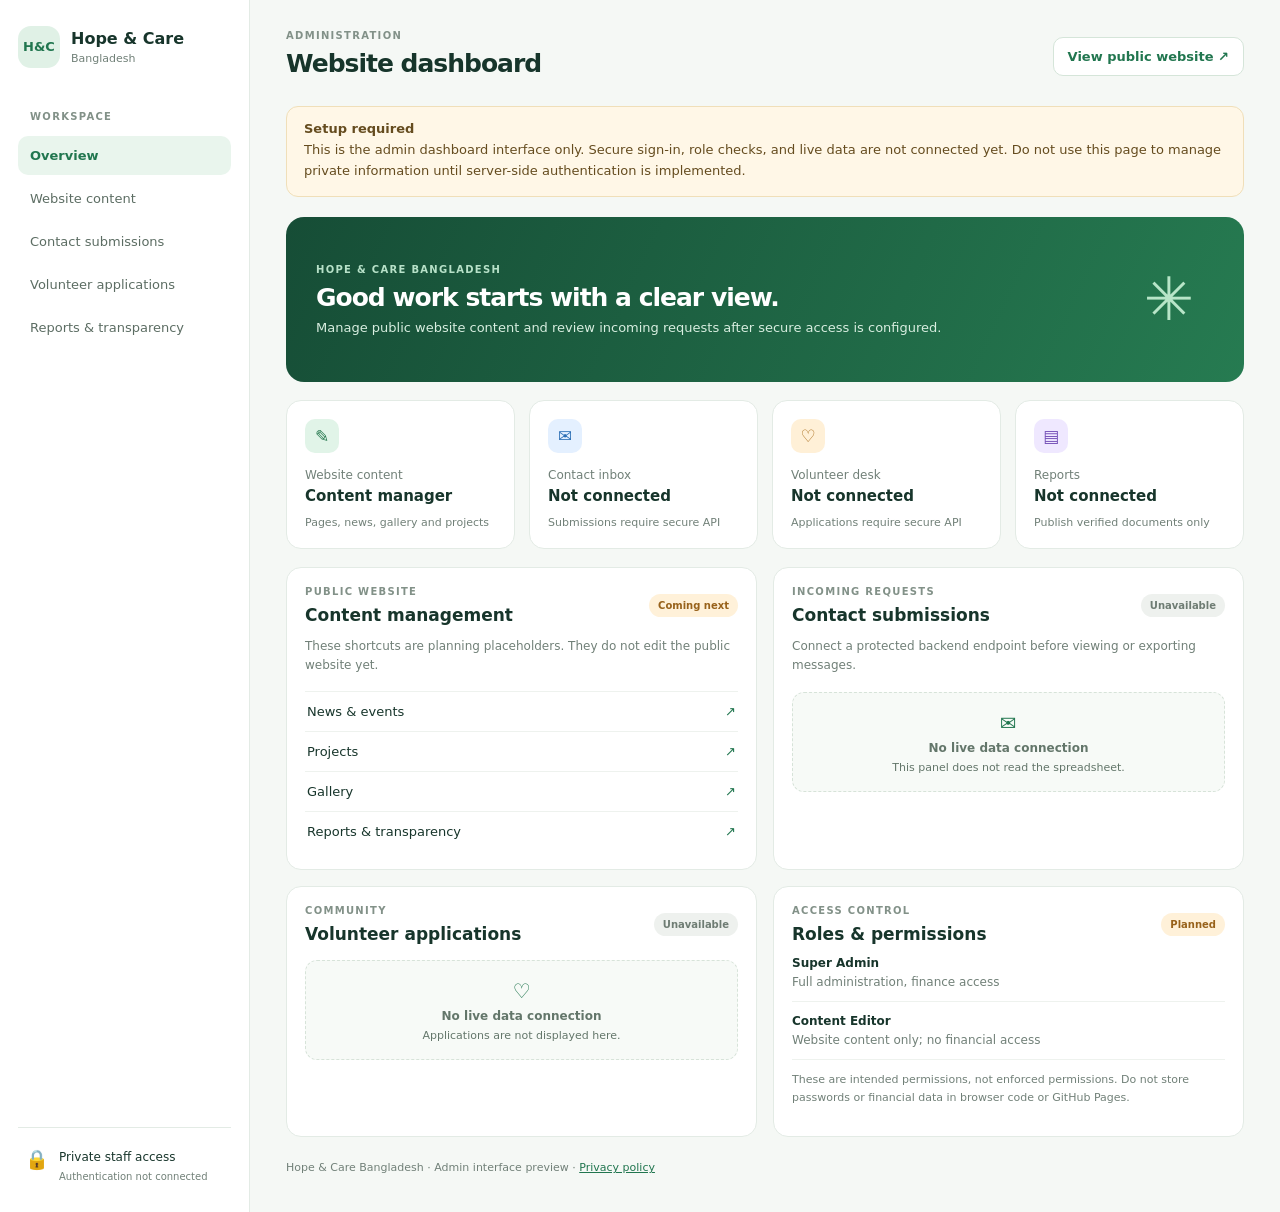
==== admin/index.html @ 3bdc8632 "Add files via upload" ====
<!doctype html>
<html lang="en">
<head>
  <meta charset="utf-8"><meta name="viewport" content="width=device-width, initial-scale=1">
  <title>Admin Panel | Hope &amp; Care Bangladesh</title>
  <link rel="stylesheet" href="../assets/css/admin.css">
</head>
<body>
  <aside class="sidebar">
    <a class="brand" href="../index.html"><span class="brand-mark">H&amp;C</span><span>Hope &amp; Care<small>Bangladesh</small></span></a>
    <p class="nav-label">WORKSPACE</p>
    <a class="nav active" href="#overview">Overview</a>
    <a class="nav" href="#content">Website content</a>
    <a class="nav" href="#submissions">Contact submissions</a>
    <a class="nav" href="#volunteers">Volunteer applications</a>
    <a class="nav" href="#reports">Reports &amp; transparency</a>
    <div class="sidebar-bottom"><span class="lock">🔒</span><p>Private staff access<br><small>Authentication not connected</small></p></div>
  </aside>
  <main class="main">
    <header class="topbar"><div><p class="eyebrow">ADMINISTRATION</p><h1>Website dashboard</h1></div><a class="view-site" href="../index.html">View public website ↗</a></header>
    <section class="notice"><strong>Setup required</strong><p>This is the admin dashboard interface only. Secure sign-in, role checks, and live data are not connected yet. Do not use this page to manage private information until server-side authentication is implemented.</p></section>
    <section id="overview" class="welcome"><div><p class="eyebrow">HOPE &amp; CARE BANGLADESH</p><h2>Good work starts with a clear view.</h2><p>Manage public website content and review incoming requests after secure access is configured.</p></div><div class="welcome-icon">✳</div></section>
    <section class="stats" aria-label="Dashboard sections">
      <article class="stat"><span class="stat-icon green">✎</span><p>Website content</p><h3>Content manager</h3><small>Pages, news, gallery and projects</small></article>
      <article class="stat"><span class="stat-icon blue">✉</span><p>Contact inbox</p><h3>Not connected</h3><small>Submissions require secure API</small></article>
      <article class="stat"><span class="stat-icon amber">♡</span><p>Volunteer desk</p><h3>Not connected</h3><small>Applications require secure API</small></article>
      <article class="stat"><span class="stat-icon violet">▤</span><p>Reports</p><h3>Not connected</h3><small>Publish verified documents only</small></article>
    </section>
    <section class="grid">
      <article class="panel" id="content"><div class="panel-head"><div><p class="eyebrow">PUBLIC WEBSITE</p><h2>Content management</h2></div><span class="pill">Coming next</span></div><p>These shortcuts are planning placeholders. They do not edit the public website yet.</p><div class="link-list"><a href="../news.html">News &amp; events <span>↗</span></a><a href="../projects.html">Projects <span>↗</span></a><a href="../gallery.html">Gallery <span>↗</span></a><a href="../reports.html">Reports &amp; transparency <span>↗</span></a></div></article>
      <article class="panel" id="submissions"><div class="panel-head"><div><p class="eyebrow">INCOMING REQUESTS</p><h2>Contact submissions</h2></div><span class="pill muted">Unavailable</span></div><p>Connect a protected backend endpoint before viewing or exporting messages.</p><div class="empty"><span>✉</span><strong>No live data connection</strong><small>This panel does not read the spreadsheet.</small></div></article>
      <article class="panel" id="volunteers"><div class="panel-head"><div><p class="eyebrow">COMMUNITY</p><h2>Volunteer applications</h2></div><span class="pill muted">Unavailable</span></div><div class="empty"><span>♡</span><strong>No live data connection</strong><small>Applications are not displayed here.</small></div></article>
      <article class="panel" id="reports"><div class="panel-head"><div><p class="eyebrow">ACCESS CONTROL</p><h2>Roles &amp; permissions</h2></div><span class="pill">Planned</span></div><div class="role"><strong>Super Admin</strong><span>Full administration, finance access</span></div><div class="role"><strong>Content Editor</strong><span>Website content only; no financial access</span></div><p class="fine">These are intended permissions, not enforced permissions. Do not store passwords or financial data in browser code or GitHub Pages.</p></article>
    </section>
    <footer>Hope &amp; Care Bangladesh · Admin interface preview · <a href="../privacy.html">Privacy policy</a></footer>
  </main>
</body></html>
---- assets/css/admin.css ----
*{box-sizing:border-box} :root{--ink:#17352b;--muted:#718078;--green:#21764f;--line:#e3ebe5;--paper:#f5f8f5}body{margin:0;background:var(--paper);color:var(--ink);font-family:Inter,ui-sans-serif,system-ui,-apple-system,"Segoe UI",sans-serif;display:flex;min-height:100vh}.sidebar{width:250px;background:#fff;border-right:1px solid var(--line);padding:26px 18px;display:flex;flex-direction:column;flex-shrink:0}.brand{display:flex;gap:11px;align-items:center;text-decoration:none;color:var(--ink);font-weight:800;line-height:1.2}.brand small{display:block;font-size:11px;color:var(--muted);font-weight:500;margin-top:4px}.brand-mark{display:grid;place-items:center;width:42px;height:42px;border-radius:13px;background:#e0f1e6;color:var(--green);font-size:13px}.nav-label,.eyebrow{font-size:10px;font-weight:800;letter-spacing:.13em;color:#829188}.nav-label{margin:43px 12px 12px}.nav{display:block;text-decoration:none;color:#5c6d63;padding:12px;border-radius:10px;margin:2px 0;font-size:13px}.nav.active,.nav:hover{background:#e9f5ed;color:var(--green);font-weight:700}.sidebar-bottom{margin-top:auto;border-top:1px solid var(--line);padding:20px 7px 0;display:flex;gap:10px;align-items:flex-start;font-size:12px}.sidebar-bottom p{margin:0;line-height:1.6}.sidebar-bottom small{color:var(--muted)}.lock{font-size:19px}.main{max-width:1450px;width:100%;padding:30px 36px;margin:0 auto}.topbar{display:flex;justify-content:space-between;align-items:center;margin-bottom:23px}.topbar h1{font-size:25px;letter-spacing:-.04em;margin:5px 0}.eyebrow{margin:0 0 8px}.view-site{color:var(--green);text-decoration:none;font-size:13px;font-weight:700;border:1px solid #d5e5d9;padding:11px 14px;border-radius:10px;background:white}.notice{background:#fff7e7;border:1px solid #f0dfb9;border-radius:12px;padding:14px 17px;margin-bottom:20px;color:#654c1f;font-size:13px}.notice strong{display:block;margin-bottom:4px}.notice p{margin:0;line-height:1.6}.welcome{background:linear-gradient(115deg,#164d36,#267b51);color:white;border-radius:18px;padding:27px 30px;display:flex;justify-content:space-between;align-items:center;min-height:165px}.welcome .eyebrow{color:#b7e1c8}.welcome h2{font-size:25px;margin:0 0 8px;letter-spacing:-.04em}.welcome p:last-child{margin:0;color:#d8eee0;font-size:13px}.welcome-icon{font-size:60px;color:#b8e5c8;padding:0 20px}.stats{display:grid;grid-template-columns:repeat(4,minmax(0,1fr));gap:14px;margin:18px 0}.stat,.panel{background:white;border:1px solid var(--line);border-radius:15px;padding:18px}.stat-icon{width:34px;height:34px;display:grid;place-items:center;border-radius:10px;font-size:17px}.green{background:#e1f4e8;color:#26784e}.blue{background:#e4f0ff;color:#2c6fb5}.amber{background:#fff0d7;color:#a76a16}.violet{background:#efe8ff;color:#7652b8}.stat p{font-size:12px;color:var(--muted);margin:15px 0 5px}.stat h3{font-size:15px;margin:0 0 6px}.stat small{font-size:11px;color:var(--muted)}.grid{display:grid;grid-template-columns:repeat(2,minmax(0,1fr));gap:16px}.panel-head{display:flex;justify-content:space-between;align-items:center;gap:12px}.panel h2{font-size:17px;margin:0}.panel>p{font-size:12px;line-height:1.65;color:var(--muted)}.pill{font-size:10px;font-weight:800;color:#98621b;background:#fff1d9;border-radius:20px;padding:6px 9px;white-space:nowrap}.pill.muted{background:#eef1ee;color:#6e7c73}.link-list{margin-top:15px}.link-list a{display:flex;justify-content:space-between;padding:12px 2px;border-top:1px solid #eef2ee;text-decoration:none;color:var(--ink);font-size:13px}.link-list a span{color:var(--green)}.empty{margin-top:16px;background:#f7faf7;border:1px dashed #d7e3d9;border-radius:12px;min-height:100px;display:flex;flex-direction:column;align-items:center;justify-content:center;gap:6px;color:#63766a}.empty>span{font-size:20px;color:var(--green)}.empty strong{font-size:12px}.empty small{font-size:11px}.role{padding:12px 0;border-bottom:1px solid #eef2ee;display:flex;flex-direction:column;gap:5px;font-size:12px}.role span{color:var(--muted)}.fine{font-size:11px!important}footer{font-size:11px;color:var(--muted);padding:24px 0 8px}footer a{color:var(--green)}@media(max-width:1000px){.sidebar{width:205px}.main{padding:25px 20px}.stats{grid-template-columns:repeat(2,minmax(0,1fr))}}@media(max-width:700px){body{display:block}.sidebar{width:auto;padding:15px;display:block;border-right:0;border-bottom:1px solid var(--line)}.nav-label,.sidebar-bottom{display:none}.sidebar .nav{display:inline-block;padding:9px}.main{padding:20px 14px}.topbar{align-items:flex-start;gap:12px}.topbar h1{font-size:21px}.view-site{font-size:11px}.welcome{padding:22px}.welcome h2{font-size:21px}.welcome-icon{font-size:40px;padding:0}.grid{grid-template-columns:1fr}.stats{gap:9px}.stat{padding:13px}.stat small{line-height:1.5;display:block}}
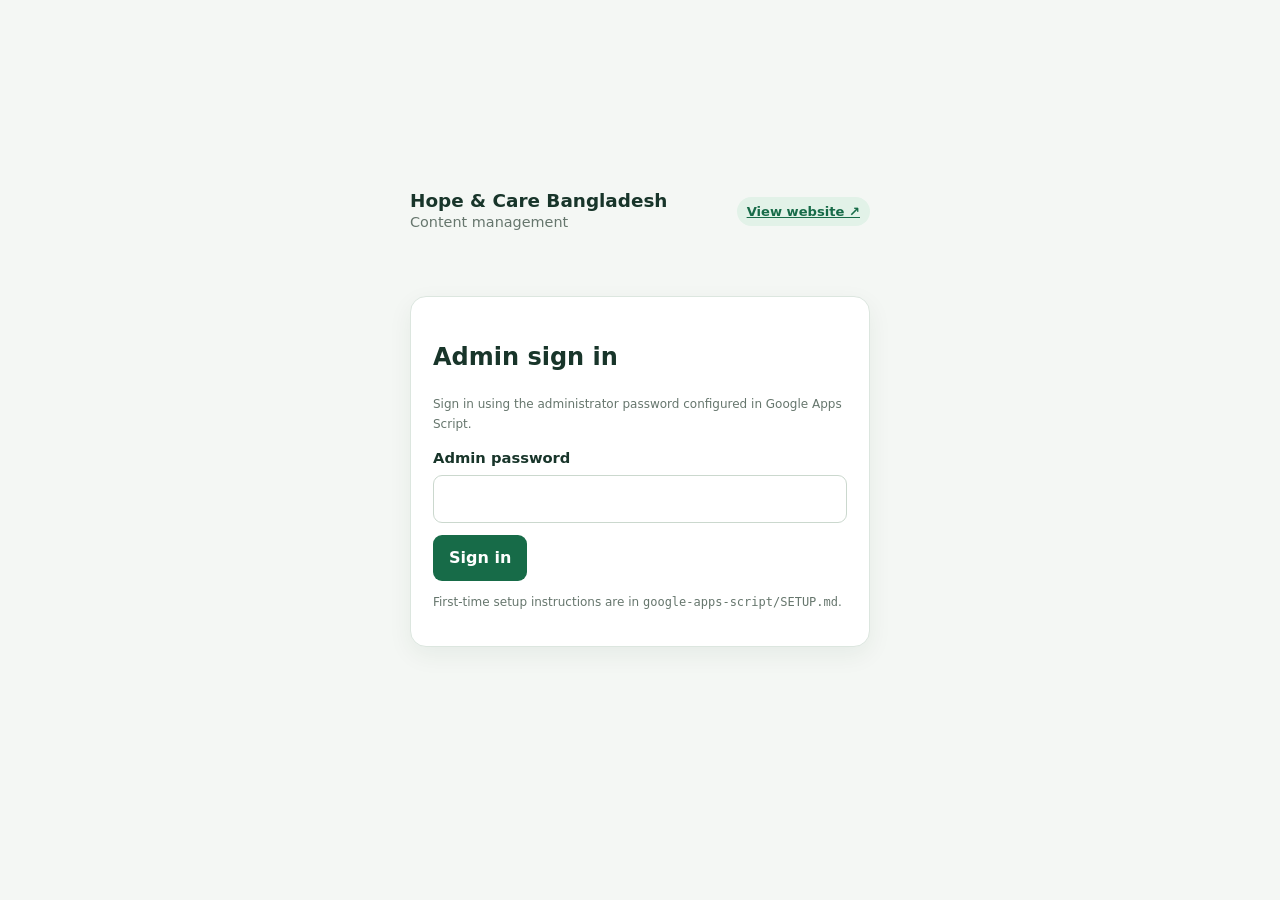
==== commit e1e2c9b9: "Add files via upload" ====
--- a/admin/index.html
+++ b/admin/index.html
@@ -1,37 +1,16 @@
 <!doctype html>
 <html lang="en">
 <head>
-  <meta charset="utf-8"><meta name="viewport" content="width=device-width, initial-scale=1">
-  <title>Admin Panel | Hope &amp; Care Bangladesh</title>
-  <link rel="stylesheet" href="../assets/css/admin.css">
-</head>
-<body>
-  <aside class="sidebar">
-    <a class="brand" href="../index.html"><span class="brand-mark">H&amp;C</span><span>Hope &amp; Care<small>Bangladesh</small></span></a>
-    <p class="nav-label">WORKSPACE</p>
-    <a class="nav active" href="#overview">Overview</a>
-    <a class="nav" href="#content">Website content</a>
-    <a class="nav" href="#submissions">Contact submissions</a>
-    <a class="nav" href="#volunteers">Volunteer applications</a>
-    <a class="nav" href="#reports">Reports &amp; transparency</a>
-    <div class="sidebar-bottom"><span class="lock">🔒</span><p>Private staff access<br><small>Authentication not connected</small></p></div>
-  </aside>
-  <main class="main">
-    <header class="topbar"><div><p class="eyebrow">ADMINISTRATION</p><h1>Website dashboard</h1></div><a class="view-site" href="../index.html">View public website ↗</a></header>
-    <section class="notice"><strong>Setup required</strong><p>This is the admin dashboard interface only. Secure sign-in, role checks, and live data are not connected yet. Do not use this page to manage private information until server-side authentication is implemented.</p></section>
-    <section id="overview" class="welcome"><div><p class="eyebrow">HOPE &amp; CARE BANGLADESH</p><h2>Good work starts with a clear view.</h2><p>Manage public website content and review incoming requests after secure access is configured.</p></div><div class="welcome-icon">✳</div></section>
-    <section class="stats" aria-label="Dashboard sections">
-      <article class="stat"><span class="stat-icon green">✎</span><p>Website content</p><h3>Content manager</h3><small>Pages, news, gallery and projects</small></article>
-      <article class="stat"><span class="stat-icon blue">✉</span><p>Contact inbox</p><h3>Not connected</h3><small>Submissions require secure API</small></article>
-      <article class="stat"><span class="stat-icon amber">♡</span><p>Volunteer desk</p><h3>Not connected</h3><small>Applications require secure API</small></article>
-      <article class="stat"><span class="stat-icon violet">▤</span><p>Reports</p><h3>Not connected</h3><small>Publish verified documents only</small></article>
-    </section>
-    <section class="grid">
-      <article class="panel" id="content"><div class="panel-head"><div><p class="eyebrow">PUBLIC WEBSITE</p><h2>Content management</h2></div><span class="pill">Coming next</span></div><p>These shortcuts are planning placeholders. They do not edit the public website yet.</p><div class="link-list"><a href="../news.html">News &amp; events <span>↗</span></a><a href="../projects.html">Projects <span>↗</span></a><a href="../gallery.html">Gallery <span>↗</span></a><a href="../reports.html">Reports &amp; transparency <span>↗</span></a></div></article>
-      <article class="panel" id="submissions"><div class="panel-head"><div><p class="eyebrow">INCOMING REQUESTS</p><h2>Contact submissions</h2></div><span class="pill muted">Unavailable</span></div><p>Connect a protected backend endpoint before viewing or exporting messages.</p><div class="empty"><span>✉</span><strong>No live data connection</strong><small>This panel does not read the spreadsheet.</small></div></article>
-      <article class="panel" id="volunteers"><div class="panel-head"><div><p class="eyebrow">COMMUNITY</p><h2>Volunteer applications</h2></div><span class="pill muted">Unavailable</span></div><div class="empty"><span>♡</span><strong>No live data connection</strong><small>Applications are not displayed here.</small></div></article>
-      <article class="panel" id="reports"><div class="panel-head"><div><p class="eyebrow">ACCESS CONTROL</p><h2>Roles &amp; permissions</h2></div><span class="pill">Planned</span></div><div class="role"><strong>Super Admin</strong><span>Full administration, finance access</span></div><div class="role"><strong>Content Editor</strong><span>Website content only; no financial access</span></div><p class="fine">These are intended permissions, not enforced permissions. Do not store passwords or financial data in browser code or GitHub Pages.</p></article>
-    </section>
-    <footer>Hope &amp; Care Bangladesh · Admin interface preview · <a href="../privacy.html">Privacy policy</a></footer>
-  </main>
-</body></html>+<meta charset="utf-8"><meta name="viewport" content="width=device-width,initial-scale=1">
+<title>Hope & Care Bangladesh — Admin</title>
+<link rel="stylesheet" href="../assets/css/admin.css">
+<style>
+:root{--green:#176b48;--gold:#e8b83e;--ink:#18352a;--muted:#66766d;--line:#dce6df;--bg:#f4f7f4}*{box-sizing:border-box}body{margin:0;background:var(--bg);font:16px/1.5 system-ui,-apple-system,sans-serif;color:var(--ink)}.wrap{max-width:1050px;margin:auto;padding:24px}.top{display:flex;align-items:center;justify-content:space-between;gap:16px;margin-bottom:22px}.brand{font-weight:800;font-size:1.15rem}.pill{font-size:.82rem;color:var(--green);background:#e2f2e8;border-radius:30px;padding:5px 10px}.panel{background:white;border:1px solid var(--line);border-radius:16px;padding:22px;margin:16px 0;box-shadow:0 8px 25px #173b2610}.narrow{max-width:460px;margin:7vh auto}.grid{display:grid;grid-template-columns:repeat(2,minmax(0,1fr));gap:14px}label{display:block;font-weight:650;font-size:.92rem;margin:0 0 6px}input,textarea,select{width:100%;font:inherit;padding:11px 12px;border:1px solid #cbd8ce;border-radius:9px;background:white;color:inherit}textarea{min-height:100px;resize:vertical}.field{margin:12px 0}button,.button{font:inherit;font-weight:700;border:0;border-radius:9px;padding:11px 16px;cursor:pointer;background:var(--green);color:white}button.secondary{background:#e9f1eb;color:var(--green)}button.danger{background:#a63737}.actions{display:flex;gap:9px;flex-wrap:wrap;margin-top:15px}.status{padding:10px 12px;border-radius:8px;background:#f0f4f0;margin:12px 0;white-space:pre-wrap}.hidden{display:none!important}.tabs{display:flex;gap:8px;flex-wrap:wrap}.tabs button{background:#e8efe9;color:var(--green)}.tabs button.active{background:var(--green);color:white}.member{border:1px solid var(--line);padding:13px;border-radius:10px;display:flex;justify-content:space-between;gap:12px;margin:10px 0}.hint{color:var(--muted);font-size:.9rem}.check{display:flex;gap:9px;align-items:center}.check input{width:auto}.member-actions{display:flex;gap:6px;flex-wrap:wrap}.member-actions button{padding:7px 10px;font-size:.86rem}@media(max-width:650px){.wrap{padding:14px}.panel{padding:16px}.grid{grid-template-columns:1fr}.top{align-items:flex-start}.member{flex-direction:column}}
+</style></head><body><div class="wrap">
+<header class="top"><div><div class="brand">Hope & Care Bangladesh</div><div class="hint">Content management</div></div><a href="../index.html" class="pill">View website ↗</a></header>
+<section id="loginPanel" class="panel narrow"><h1>Admin sign in</h1><p class="hint">Sign in using the administrator password configured in Google Apps Script.</p><form id="loginForm"><div class="field"><label for="password">Admin password</label><input id="password" type="password" autocomplete="current-password" required></div><button type="submit">Sign in</button></form><div id="loginStatus" class="status hidden" role="status"></div><p class="hint">First-time setup instructions are in <code>google-apps-script/SETUP.md</code>.</p></section>
+<div id="dashboard" class="hidden"><div class="top"><div><h1 style="margin:0">Admin dashboard</h1><p class="hint" style="margin:3px 0">Edit About content and manage team members.</p></div><button id="logoutBtn" class="secondary">Sign out</button></div>
+<div class="tabs"><button class="active" data-tab="aboutTab">About content</button><button data-tab="teamTab">Team members</button></div>
+<section id="aboutTab" class="panel"><h2>About page content</h2><p class="hint">Mission and vision are draft suggestions until your organization approves them.</p><form id="contentForm"><div class="grid"><div class="field"><label for="storyTitle">Story heading</label><input id="storyTitle" name="storyTitle" value="Our Story Begins With Care"></div><div class="field"><label for="location">Location</label><input id="location" name="location" value="Shalbahan, Tetulia, Panchagarh, Bangladesh"></div></div><div class="field"><label for="story">Our story</label><textarea id="story" name="story" required>Hope & Care Bangladesh is based in Tetulia, Panchagarh, Bangladesh. We aim to build a community where compassion inspires action and people work together toward a better future.</textarea></div><div class="field"><label for="mission">Mission (draft)</label><textarea id="mission" name="mission">To support communities through education, community engagement, volunteer action, environmental care, and health-related initiatives, helping create opportunities for a more caring and inclusive future.</textarea></div><div class="field"><label for="vision">Vision (draft)</label><textarea id="vision" name="vision">A compassionate, healthy, and empowered community where people have opportunities to learn, participate, support one another, and contribute to lasting positive change.</textarea></div><div class="field"><label for="values">Values</label><input id="values" name="values" value="Care, respect, integrity, inclusion, accountability"></div><div class="field"><label for="heroImage">Hero image URL (optional)</label><input id="heroImage" name="heroImage" placeholder="https://...jpg"></div><div class="field"><label>Focus areas</label><div class="grid" id="focusOptions"><label class="check"><input type="checkbox" value="Education & Awareness" checked> Education & Awareness</label><label class="check"><input type="checkbox" value="Community Support" checked> Community Support</label><label class="check"><input type="checkbox" value="Volunteer Engagement" checked> Volunteer Engagement</label><label class="check"><input type="checkbox" value="Environment & Tree Planting" checked> Environment & Tree Planting</label><label class="check"><input type="checkbox" value="Health & Wellbeing" checked> Health & Wellbeing</label><label class="check"><input type="checkbox" value="Other Community Needs" checked> Other Community Needs</label></div></div><label class="check"><input id="draftNotice" type="checkbox" checked> Show a notice that mission/vision wording is proposed draft</label><div class="actions"><button type="submit">Save About content</button><button type="button" id="reloadContent" class="secondary">Reload saved content</button></div></form><div id="contentStatus" class="status hidden" role="status"></div></section>
+<section id="teamTab" class="panel hidden"><h2>Team members</h2><p class="hint">Only publish names, roles and photos that the people have agreed to share.</p><form id="teamForm"><input type="hidden" id="memberId"><div class="grid"><div class="field"><label for="memberName">Full name *</label><input id="memberName" required></div><div class="field"><label for="memberRole">Position *</label><input id="memberRole" required placeholder="Founder, Chairperson, Volunteer…"></div></div><div class="field"><label for="memberPhoto">Photo URL (GitHub raw URL recommended)</label><input id="memberPhoto" type="url" placeholder="https://raw.githubusercontent.com/…"></div><div class="field"><label for="memberBio">Short bio</label><textarea id="memberBio"></textarea></div><div class="grid"><div class="field"><label for="memberOrder">Display order</label><input id="memberOrder" type="number" value="10" min="0"></div><label class="check"><input id="memberVisible" type="checkbox" checked> Visible on public site</label></div><div class="actions"><button type="submit">Save team member</button><button type="button" id="clearMember" class="secondary">Clear form</button></div></form><div id="teamStatus" class="status hidden" role="status"></div><h3>Saved members</h3><div id="membersList"><p class="hint">Loading…</p></div></section>
+</div></div><script src="../assets/js/config.js"></script><script src="admin.js"></script></body></html>
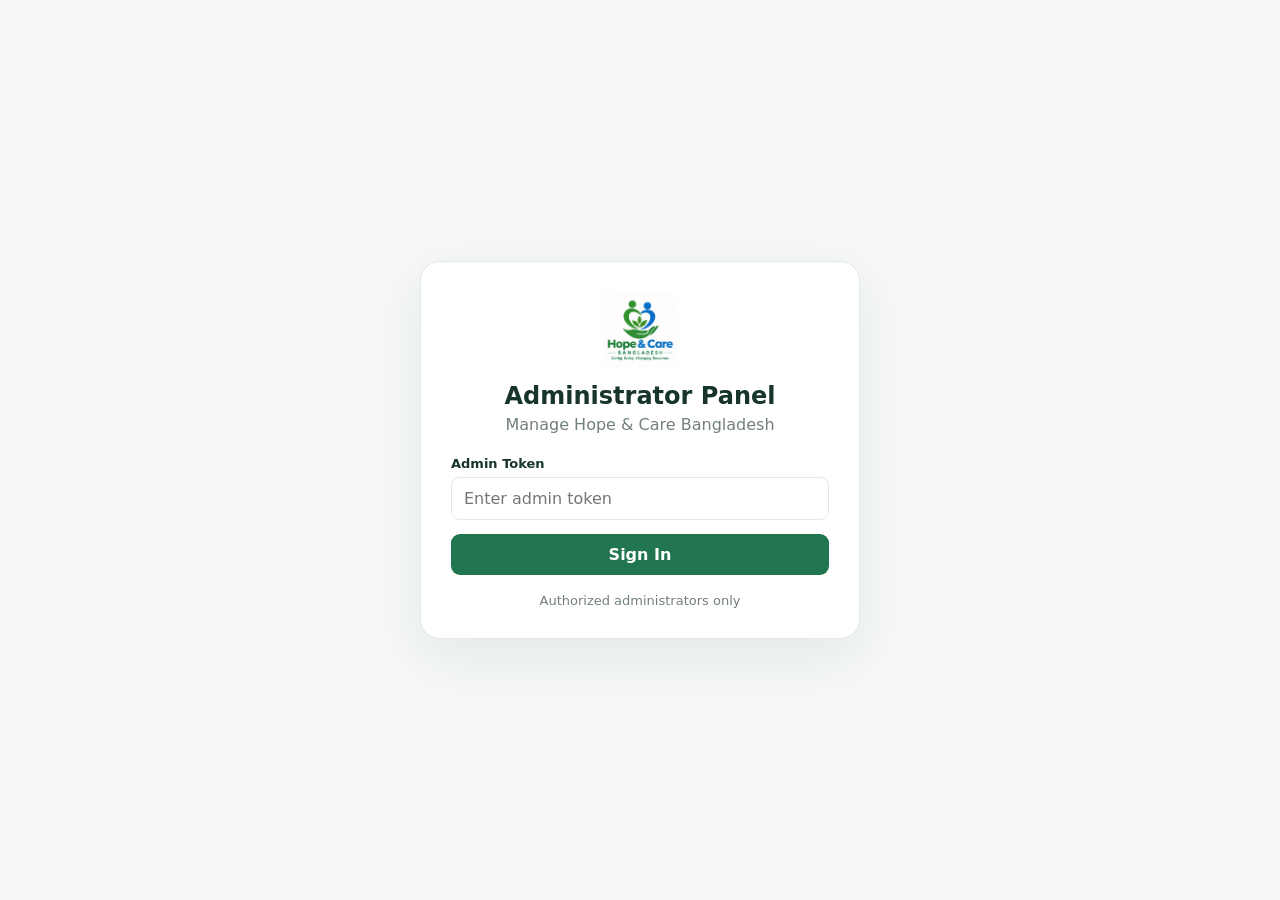
==== commit 1e423be0: "Add files via upload" ====
--- a/admin/index.html
+++ b/admin/index.html
@@ -1,16 +1,76 @@
 <!doctype html>
 <html lang="en">
 <head>
-<meta charset="utf-8"><meta name="viewport" content="width=device-width,initial-scale=1">
-<title>Hope & Care Bangladesh — Admin</title>
+<meta charset="utf-8">
+<meta name="viewport" content="width=device-width,initial-scale=1">
+<meta name="color-scheme" content="light">
+<title>Administrator Panel | Hope &amp; Care Bangladesh</title>
 <link rel="stylesheet" href="../assets/css/admin.css">
 <style>
-:root{--green:#176b48;--gold:#e8b83e;--ink:#18352a;--muted:#66766d;--line:#dce6df;--bg:#f4f7f4}*{box-sizing:border-box}body{margin:0;background:var(--bg);font:16px/1.5 system-ui,-apple-system,sans-serif;color:var(--ink)}.wrap{max-width:1050px;margin:auto;padding:24px}.top{display:flex;align-items:center;justify-content:space-between;gap:16px;margin-bottom:22px}.brand{font-weight:800;font-size:1.15rem}.pill{font-size:.82rem;color:var(--green);background:#e2f2e8;border-radius:30px;padding:5px 10px}.panel{background:white;border:1px solid var(--line);border-radius:16px;padding:22px;margin:16px 0;box-shadow:0 8px 25px #173b2610}.narrow{max-width:460px;margin:7vh auto}.grid{display:grid;grid-template-columns:repeat(2,minmax(0,1fr));gap:14px}label{display:block;font-weight:650;font-size:.92rem;margin:0 0 6px}input,textarea,select{width:100%;font:inherit;padding:11px 12px;border:1px solid #cbd8ce;border-radius:9px;background:white;color:inherit}textarea{min-height:100px;resize:vertical}.field{margin:12px 0}button,.button{font:inherit;font-weight:700;border:0;border-radius:9px;padding:11px 16px;cursor:pointer;background:var(--green);color:white}button.secondary{background:#e9f1eb;color:var(--green)}button.danger{background:#a63737}.actions{display:flex;gap:9px;flex-wrap:wrap;margin-top:15px}.status{padding:10px 12px;border-radius:8px;background:#f0f4f0;margin:12px 0;white-space:pre-wrap}.hidden{display:none!important}.tabs{display:flex;gap:8px;flex-wrap:wrap}.tabs button{background:#e8efe9;color:var(--green)}.tabs button.active{background:var(--green);color:white}.member{border:1px solid var(--line);padding:13px;border-radius:10px;display:flex;justify-content:space-between;gap:12px;margin:10px 0}.hint{color:var(--muted);font-size:.9rem}.check{display:flex;gap:9px;align-items:center}.check input{width:auto}.member-actions{display:flex;gap:6px;flex-wrap:wrap}.member-actions button{padding:7px 10px;font-size:.86rem}@media(max-width:650px){.wrap{padding:14px}.panel{padding:16px}.grid{grid-template-columns:1fr}.top{align-items:flex-start}.member{flex-direction:column}}
-</style></head><body><div class="wrap">
-<header class="top"><div><div class="brand">Hope & Care Bangladesh</div><div class="hint">Content management</div></div><a href="../index.html" class="pill">View website ↗</a></header>
-<section id="loginPanel" class="panel narrow"><h1>Admin sign in</h1><p class="hint">Sign in using the administrator password configured in Google Apps Script.</p><form id="loginForm"><div class="field"><label for="password">Admin password</label><input id="password" type="password" autocomplete="current-password" required></div><button type="submit">Sign in</button></form><div id="loginStatus" class="status hidden" role="status"></div><p class="hint">First-time setup instructions are in <code>google-apps-script/SETUP.md</code>.</p></section>
-<div id="dashboard" class="hidden"><div class="top"><div><h1 style="margin:0">Admin dashboard</h1><p class="hint" style="margin:3px 0">Edit About content and manage team members.</p></div><button id="logoutBtn" class="secondary">Sign out</button></div>
-<div class="tabs"><button class="active" data-tab="aboutTab">About content</button><button data-tab="teamTab">Team members</button></div>
-<section id="aboutTab" class="panel"><h2>About page content</h2><p class="hint">Mission and vision are draft suggestions until your organization approves them.</p><form id="contentForm"><div class="grid"><div class="field"><label for="storyTitle">Story heading</label><input id="storyTitle" name="storyTitle" value="Our Story Begins With Care"></div><div class="field"><label for="location">Location</label><input id="location" name="location" value="Shalbahan, Tetulia, Panchagarh, Bangladesh"></div></div><div class="field"><label for="story">Our story</label><textarea id="story" name="story" required>Hope & Care Bangladesh is based in Tetulia, Panchagarh, Bangladesh. We aim to build a community where compassion inspires action and people work together toward a better future.</textarea></div><div class="field"><label for="mission">Mission (draft)</label><textarea id="mission" name="mission">To support communities through education, community engagement, volunteer action, environmental care, and health-related initiatives, helping create opportunities for a more caring and inclusive future.</textarea></div><div class="field"><label for="vision">Vision (draft)</label><textarea id="vision" name="vision">A compassionate, healthy, and empowered community where people have opportunities to learn, participate, support one another, and contribute to lasting positive change.</textarea></div><div class="field"><label for="values">Values</label><input id="values" name="values" value="Care, respect, integrity, inclusion, accountability"></div><div class="field"><label for="heroImage">Hero image URL (optional)</label><input id="heroImage" name="heroImage" placeholder="https://...jpg"></div><div class="field"><label>Focus areas</label><div class="grid" id="focusOptions"><label class="check"><input type="checkbox" value="Education & Awareness" checked> Education & Awareness</label><label class="check"><input type="checkbox" value="Community Support" checked> Community Support</label><label class="check"><input type="checkbox" value="Volunteer Engagement" checked> Volunteer Engagement</label><label class="check"><input type="checkbox" value="Environment & Tree Planting" checked> Environment & Tree Planting</label><label class="check"><input type="checkbox" value="Health & Wellbeing" checked> Health & Wellbeing</label><label class="check"><input type="checkbox" value="Other Community Needs" checked> Other Community Needs</label></div></div><label class="check"><input id="draftNotice" type="checkbox" checked> Show a notice that mission/vision wording is proposed draft</label><div class="actions"><button type="submit">Save About content</button><button type="button" id="reloadContent" class="secondary">Reload saved content</button></div></form><div id="contentStatus" class="status hidden" role="status"></div></section>
-<section id="teamTab" class="panel hidden"><h2>Team members</h2><p class="hint">Only publish names, roles and photos that the people have agreed to share.</p><form id="teamForm"><input type="hidden" id="memberId"><div class="grid"><div class="field"><label for="memberName">Full name *</label><input id="memberName" required></div><div class="field"><label for="memberRole">Position *</label><input id="memberRole" required placeholder="Founder, Chairperson, Volunteer…"></div></div><div class="field"><label for="memberPhoto">Photo URL (GitHub raw URL recommended)</label><input id="memberPhoto" type="url" placeholder="https://raw.githubusercontent.com/…"></div><div class="field"><label for="memberBio">Short bio</label><textarea id="memberBio"></textarea></div><div class="grid"><div class="field"><label for="memberOrder">Display order</label><input id="memberOrder" type="number" value="10" min="0"></div><label class="check"><input id="memberVisible" type="checkbox" checked> Visible on public site</label></div><div class="actions"><button type="submit">Save team member</button><button type="button" id="clearMember" class="secondary">Clear form</button></div></form><div id="teamStatus" class="status hidden" role="status"></div><h3>Saved members</h3><div id="membersList"><p class="hint">Loading…</p></div></section>
-</div></div><script src="../assets/js/config.js"></script><script src="admin.js"></script></body></html>
+.login-wrap{min-height:100vh;display:grid;place-items:center;padding:24px;width:100%}
+.login-card{width:min(100%,440px);background:#fff;border:1px solid var(--line,#dce6df);border-radius:20px;padding:30px;box-shadow:0 18px 55px #173b2612}
+.login-card img{width:76px;height:76px;object-fit:contain;display:block;margin:0 auto 14px}
+.login-card h1,.login-card .sub{text-align:center}.login-card h1{margin:0 0 5px}.sub,.hint{color:var(--muted,#66766d)}.login-card .sub{margin:0 0 22px}
+.field{margin:14px 0}.field label{display:block;font-size:13px;font-weight:700;margin-bottom:6px}.field input,.field textarea,.field select{width:100%;font:inherit;padding:11px 12px;border:1px solid var(--line,#dce6df);border-radius:9px;background:white;color:var(--ink,#18352a)}textarea{min-height:100px;resize:vertical}
+button{font:inherit;cursor:pointer}.primary{background:var(--green,#21764f);color:#fff;border:0;border-radius:9px;padding:11px 15px;font-weight:750}.secondary{background:#e8f1ea;color:var(--green,#21764f);border:0;border-radius:9px;padding:10px 14px;font-weight:700}.danger{background:#a63737;color:#fff;border:0;border-radius:9px;padding:8px 11px}.wide{width:100%}.status{margin-top:12px;padding:11px 12px;border-radius:9px;white-space:pre-wrap}.status.hidden,.hidden{display:none!important}.field-grid{display:grid;grid-template-columns:repeat(2,minmax(0,1fr));gap:14px}.admin-shell{display:flex;min-height:100vh;width:100%}.sidebar{width:245px;flex-shrink:0;background:#fff;border-right:1px solid var(--line,#dce6df);padding:24px 16px;display:flex;flex-direction:column}.brand{display:flex;align-items:center;gap:10px;font-weight:800;text-decoration:none;color:var(--ink,#18352a)}.brand img{width:42px;height:42px;object-fit:contain}.nav-label{font-size:11px;color:var(--muted,#66766d);font-weight:800;letter-spacing:.12em;margin:32px 10px 10px}.nav-btn{display:block;width:100%;text-align:left;padding:11px 12px;border:0;border-radius:9px;background:transparent;color:var(--ink,#18352a);margin:2px 0}.nav-btn.active,.nav-btn:hover{background:#e8f4ec;color:var(--green,#21764f);font-weight:750}.sidebar-bottom{margin-top:auto;font-size:12px;color:var(--muted,#66766d);padding:18px 8px 0}.admin-main{padding:28px;max-width:1400px;width:100%;margin:auto}.topbar{display:flex;align-items:center;justify-content:space-between;gap:12px;margin-bottom:22px}.topbar h1{margin:0;font-size:26px}.panel{background:#fff;border:1px solid var(--line,#dce6df);border-radius:14px;padding:22px;margin:16px 0}.panel h2{margin-top:0}.actions{display:flex;gap:9px;flex-wrap:wrap;margin-top:14px}.project-row{display:flex;justify-content:space-between;gap:15px;align-items:flex-start;padding:14px 0;border-bottom:1px solid var(--line,#dce6df)}.project-row:last-child{border-bottom:0}.project-row p{margin:5px 0;color:var(--muted,#66766d);font-size:13px}.badge{display:inline-block;border-radius:20px;background:#e8f4ec;padding:3px 9px;font-size:12px}.muted{color:var(--muted,#66766d);font-size:13px}
+@media(max-width:760px){.admin-shell{display:block}.sidebar{width:100%;padding:14px}.sidebar .nav-label,.sidebar-bottom{display:none}.nav-list{display:flex;gap:5px;overflow:auto;margin-top:12px}.nav-btn{white-space:nowrap;width:auto}.admin-main{padding:14px}.field-grid{grid-template-columns:1fr}.panel{padding:16px}.topbar{align-items:flex-start}.login-card{padding:22px}}
+</style>
+</head>
+<body>
+<section id="loginPanel" class="login-wrap">
+  <div class="login-card">
+    <img src="hope-care-logo.png" alt="Hope &amp; Care Bangladesh logo">
+    <h1>Administrator Panel</h1>
+    <p class="sub">Manage Hope &amp; Care Bangladesh</p>
+    <form id="loginForm">
+      <div class="field"><label for="adminToken">Admin Token</label><input id="adminToken" type="password" autocomplete="current-password" placeholder="Enter admin token" required></div>
+      <button class="primary wide" id="loginButton" type="submit">Sign In</button>
+    </form>
+    <div id="loginStatus" class="status hidden" role="status" aria-live="polite"></div>
+    <p class="muted" style="text-align:center;margin:18px 0 0">Authorized administrators only</p>
+  </div>
+</section>
+<div id="dashboard" class="admin-shell hidden">
+  <aside class="sidebar">
+    <a class="brand" href="./"><img src="hope-care-logo.png" alt=""><span>Hope &amp; Care<small style="display:block;font-size:11px;font-weight:500;color:var(--muted)">Bangladesh Admin</small></span></a>
+    <div class="nav-label">WORKSPACE</div>
+    <div class="nav-list">
+      <button class="nav-btn active" data-view="contentView">Website content</button>
+      <button class="nav-btn" data-view="projectsView">Projects</button>
+    </div>
+    <div class="sidebar-bottom">Private administrator workspace<br><span id="sessionStatus">Session active</span></div>
+  </aside>
+  <main class="admin-main">
+    <header class="topbar"><div><p class="muted" style="margin:0 0 5px">HOPE &amp; CARE BANGLADESH</p><h1 id="pageTitle">Website content</h1></div><div class="actions" style="margin:0"><a class="secondary" style="text-decoration:none" href="../index.html">View website ↗</a><button id="logoutBtn" class="secondary" type="button">Sign out</button></div></header>
+    <div id="globalStatus" class="status hidden" role="status"></div>
+    <section id="contentView" class="view">
+      <div class="panel"><h2>Homepage &amp; About content</h2><p class="muted">These fields match the existing Website content sheet keys in your Apps Script backend.</p>
+        <form id="contentForm">
+          <div class="field"><label for="heroTitle">Hero title</label><input id="heroTitle" maxlength="180"></div>
+          <div class="field"><label for="heroCopy">Hero text</label><textarea id="heroCopy" maxlength="1500"></textarea></div>
+          <div class="field"><label for="aboutText">About text</label><textarea id="aboutText" maxlength="2000"></textarea></div>
+          <div class="field-grid"><div class="field"><label for="missionText">Mission</label><textarea id="missionText" maxlength="1500"></textarea></div><div class="field"><label for="visionText">Vision</label><textarea id="visionText" maxlength="1500"></textarea></div></div>
+          <div class="field"><label for="valuesText">Values</label><textarea id="valuesText" maxlength="1500"></textarea></div>
+          <div class="field"><label for="activitiesIntro">Activities introduction</label><textarea id="activitiesIntro" maxlength="1500"></textarea></div>
+          <div class="field"><label for="projectsIntro">Projects introduction</label><textarea id="projectsIntro" maxlength="1500"></textarea></div>
+          <div class="field-grid"><div class="field"><label for="contactEmail">Contact email</label><input id="contactEmail" type="email"></div><div class="field"><label for="logoUrl">Logo URL (optional)</label><input id="logoUrl" type="url" placeholder="https://..."></div></div>
+          <div class="field"><label for="bannerUrl">Banner URL (optional)</label><input id="bannerUrl" type="url" placeholder="https://..."></div>
+          <div class="actions"><button class="primary" type="submit">Save content</button><button class="secondary" id="reloadContent" type="button">Reload</button></div>
+        </form>
+        <div id="contentStatus" class="status hidden" role="status"></div>
+      </div>
+    </section>
+    <section id="projectsView" class="view hidden">
+      <div class="panel"><h2 id="projectFormTitle">Add project</h2><form id="projectForm"><input id="projectId" type="hidden">
+        <div class="field-grid"><div class="field"><label for="projectTitle">Title *</label><input id="projectTitle" required maxlength="140"></div><div class="field"><label for="projectCategory">Category</label><input id="projectCategory" maxlength="80"></div></div>
+        <div class="field-grid"><div class="field"><label for="projectLocation">Location</label><input id="projectLocation" maxlength="120"></div><div class="field"><label for="projectStatus">Status</label><select id="projectStatus"><option value="draft">Draft</option><option value="published">Published</option><option value="completed">Completed</option></select></div></div>
+        <div class="field"><label for="projectDescription">Description *</label><textarea id="projectDescription" required maxlength="1200"></textarea></div>
+        <div class="field"><label for="projectImage">Image URL (optional)</label><input id="projectImage" type="url" placeholder="https://..."></div>
+        <div class="actions"><button class="primary" type="submit">Save project</button><button class="secondary" id="clearProject" type="button">Clear</button></div>
+      </form><div id="projectStatusMessage" class="status hidden" role="status"></div></div>
+      <div class="panel"><div class="topbar"><h2 style="margin:0">Saved projects</h2><button class="secondary" id="reloadProjects" type="button">Refresh</button></div><div id="projectsList"><p class="muted">Loading projects…</p></div></div>
+    </section>
+  </main>
+</div>
+<script src="../assets/js/config.js"></script><script src="admin.js"></script>
+</body></html>
